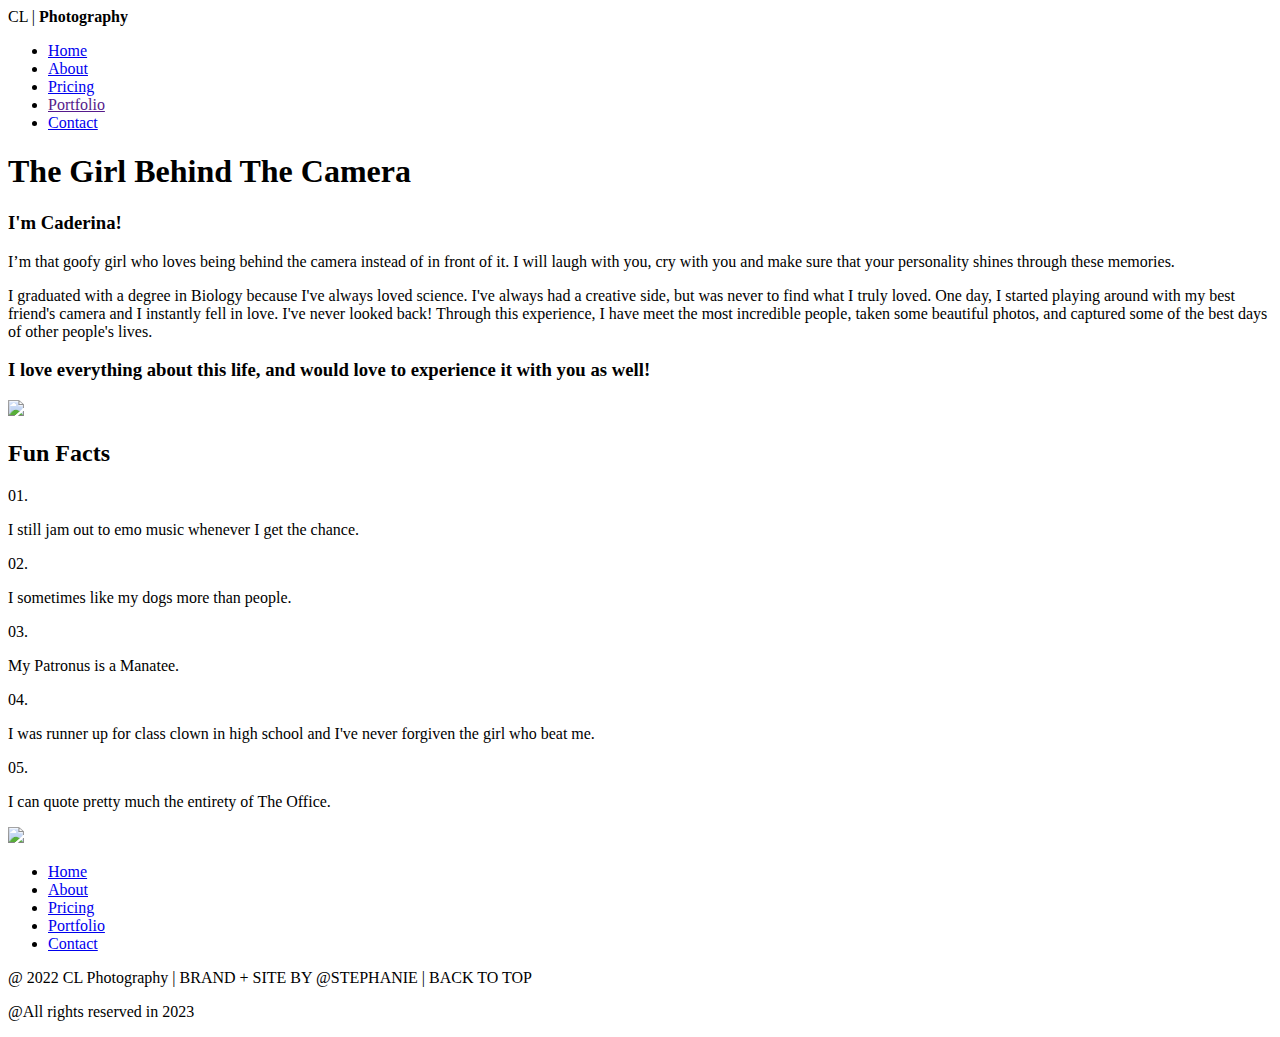
==== about.html @ 7faee366 "Add files via upload" ====
<!DOCTYPE html>
<html lang="en">
<head>
    <meta charset="UTF-8">
    <meta http-equiv="X-UA-Compatible" content="IE=edge">
    <meta name="viewport" content="width=device-width, initial-scale=1.0">
    <link rel="stylesheet" href="/src/about.css">
    <link rel="stylesheet" href="src/media-queries.css">

    <title>Who I Am</title>
</head>
<body>
    <section class="header-top">
        <nav class="nav-container">
            <span> CL | <strong>Photography</strong></span>
            <div onclick="toggleTitle()" class="hamburger lines-rotate">
                <span class="lines"></span>
                <span class="lines"></span>
                <span class="lines"></span>
            </div>
            <ul class="links-nav" id="nav-a-links">
                <li><a href="index.html" class="links"> Home </a></li>
                <li><a href="about.html" class="links"> About </a></li>
                <li><a href="price.html" class="links"> Pricing </a></li>
                <li><a href="" class="links"> Portfolio </a></li>
                <li><a href="contact.html" class="links"> Contact </a></li>
            </ul>
        </nav>
        <!------
            <nav class="hidden-menu">
                <input type ="checkbox" id="menu">
                <label class="label-color" for ="menu"> CL |<strong>Photography</strong></label>
            <ul class ="menu-content">
                <li class="nav-links"> <a href="/index.html"> Home </a></li>
                <li class="nav-links"> <a href="/about.html"> About </a></li> 
                <li class="nav-links"> <a href="/price.html"> Pricing</a></li>
                <li class="nav-links"> <a href="https://dreamcapturesphotography.pixieset.com">Portfolio</a></li>
                <li class="nav-links"> <a href="contact"> Contact </a></li>
            </ul>
        </nav>
        ---->
        <section class="about-top">
            <h1> The Girl Behind The Camera </h1>
        </section>
</section>

<section class="top-about-section">
<section class ="girl-info">
    <h3> I'm Caderina!</h3>
       <p>I’m that goofy girl who loves being behind the camera instead of in front of it.
            I will laugh with you, cry with you and make sure that your personality shines through these memories.</p>
    <p>I graduated with a degree in Biology because I've always loved science. I've always had a creative side, but was never to find what I truly loved. One day, I started playing around with my best friend's camera and I instantly fell in love. 
        I've never looked back! Through this experience, I have meet the most incredible people, taken some beautiful photos, and captured some of the best days of other people's lives. </p>
    <h3>I love everything about this life, and would love to experience it with you as well!  </h3>
    
</section>
<section class ="photo-about">
    <img src="/imgs/tikitBuns.JPG">
</section>
</section>

<section class="five-know">
    <section class="fun-facts">    
        <h2> Fun Facts </h2>
    <p class="numbers-p"> 01.</p> <p> I still jam out to emo music whenever I get the chance. </p>
    <p class="numbers-p"> 02.</p> <p> I sometimes like my dogs more than people. </p>
    <p class="numbers-p"> 03.</p> <p> My Patronus is a Manatee. </p>
    <p class="numbers-p"> 04.</p> <p> I was runner up for class clown in high school and I've never forgiven the girl who beat me.</p>
    <p class="numbers-p"> 05.</p> <p> I can quote pretty much the entirety of The Office.</p>
    
</section>
    </section>

    <footer>
        <div class="social-items">
            <img src ="/imgs/CL5.png">
        </div>
    
        <ul class ="list-social">
            <li>
                <a class="nav-link active" href="/index.html">Home</a>
            </li>
            <li>
                <a class="nav-link" href="#">About</a>
            </li>
            <li>
                <a class="nav-link" href="/price.html">Pricing</a>
            </li>
            <li>
                <a class="nav-link" href="https://dreamcapturesphotography.pixieset.com">Portfolio</a>
            </li>
            <li>
                <a class="nav-link" href="/contact.html">Contact</a>
            </li>
        </ul>
        <p>@ 2022 CL Photography | BRAND + SITE BY @STEPHANIE | BACK TO TOP</p>
        <p class="copyright"> @All rights reserved in 2023</p>
    </footer>
    <script src="script.js"> </script>
</body>
</html>
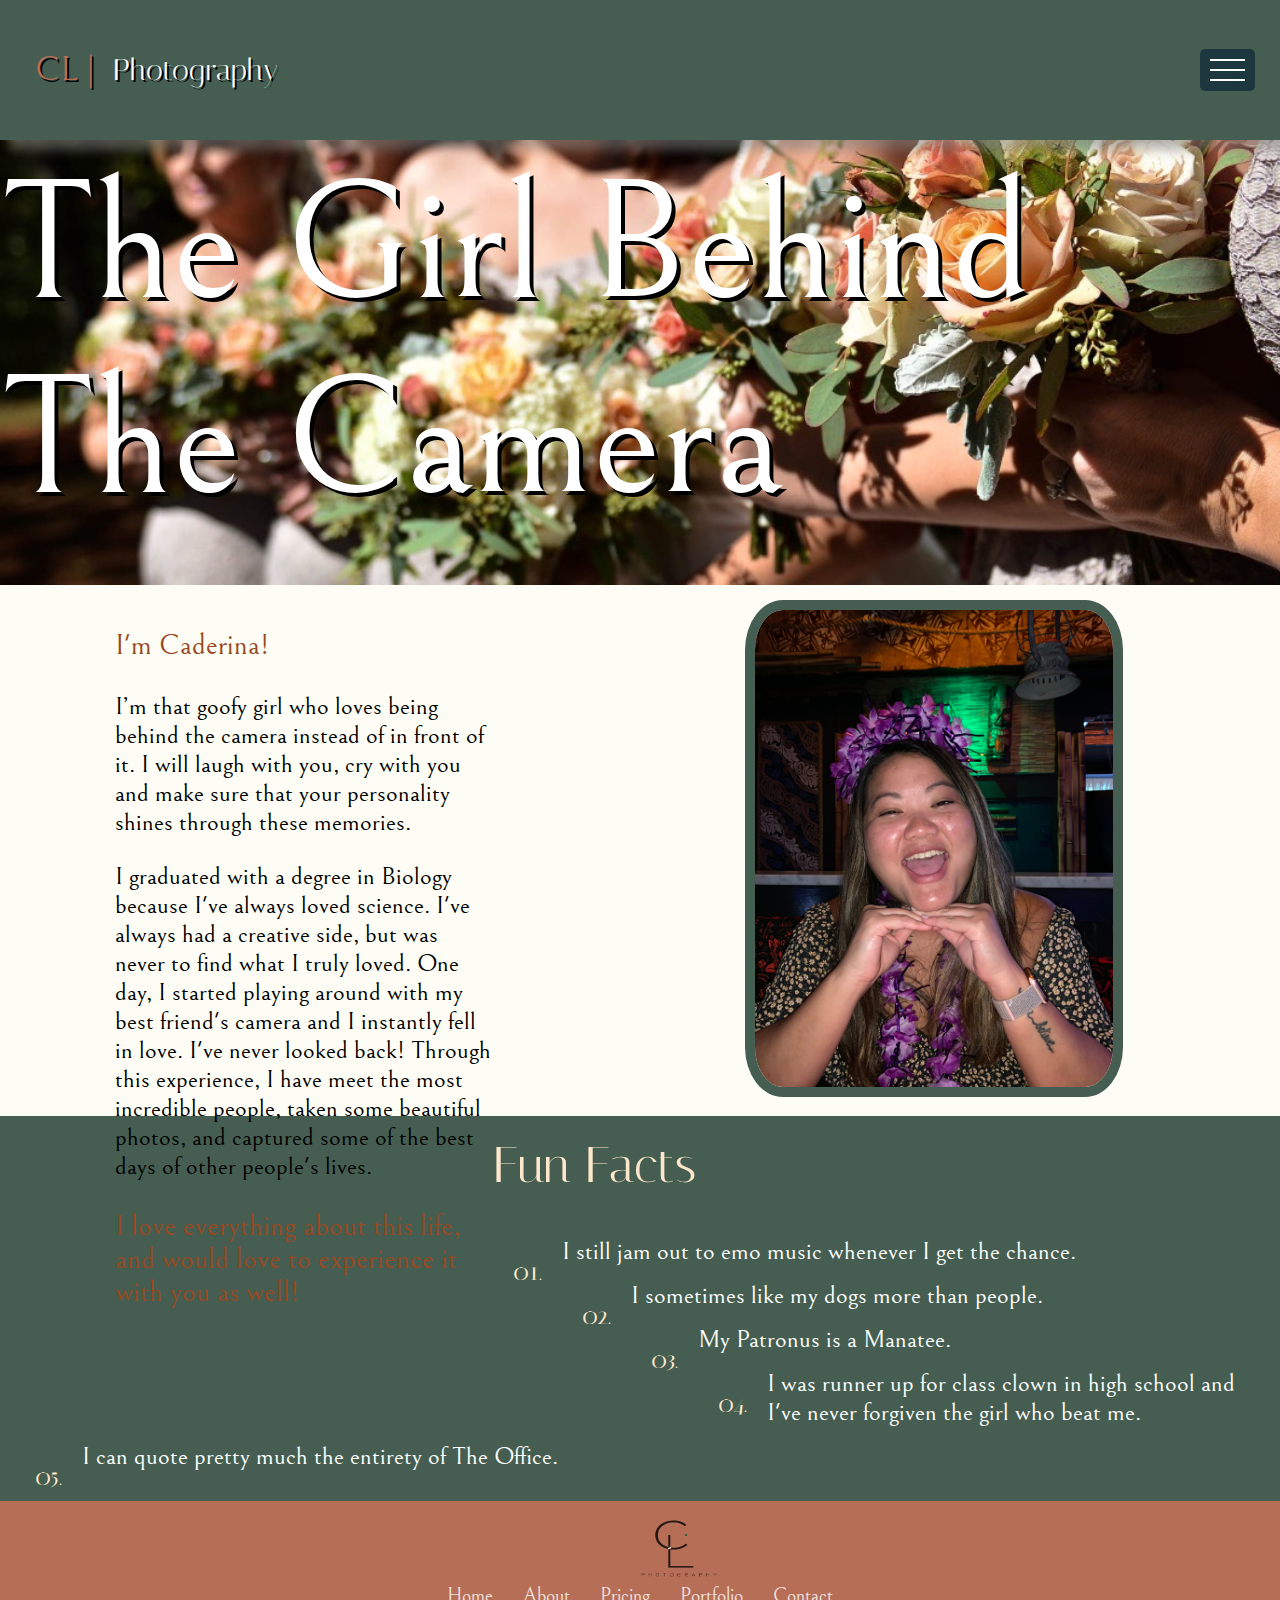
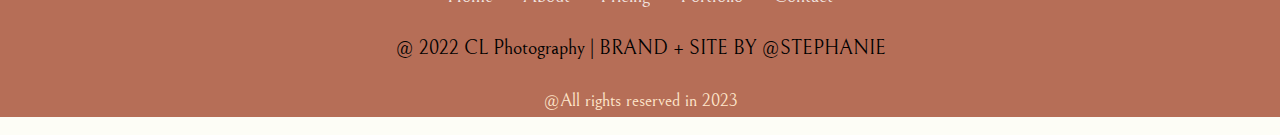
==== commit 7ab5b861: "menus" ====
--- a/about.html
+++ b/about.html
@@ -26,19 +26,6 @@
                 <li><a href="contact.html" class="links"> Contact </a></li>
             </ul>
         </nav>
-        <!------
-            <nav class="hidden-menu">
-                <input type ="checkbox" id="menu">
-                <label class="label-color" for ="menu"> CL |<strong>Photography</strong></label>
-            <ul class ="menu-content">
-                <li class="nav-links"> <a href="/index.html"> Home </a></li>
-                <li class="nav-links"> <a href="/about.html"> About </a></li> 
-                <li class="nav-links"> <a href="/price.html"> Pricing</a></li>
-                <li class="nav-links"> <a href="https://dreamcapturesphotography.pixieset.com">Portfolio</a></li>
-                <li class="nav-links"> <a href="contact"> Contact </a></li>
-            </ul>
-        </nav>
-        ---->
         <section class="about-top">
             <h1> The Girl Behind The Camera </h1>
         </section>
@@ -93,7 +80,7 @@
                 <a class="nav-link" href="/contact.html">Contact</a>
             </li>
         </ul>
-        <p>@ 2022 CL Photography | BRAND + SITE BY @STEPHANIE | BACK TO TOP</p>
+        <p>@ 2022 CL Photography | BRAND + SITE BY @STEPHANIE</p>
         <p class="copyright"> @All rights reserved in 2023</p>
     </footer>
     <script src="script.js"> </script>
--- a/src/about.css
+++ b/src/about.css
@@ -0,0 +1,355 @@
+@import url('https://fonts.googleapis.com/css2?family=Bellefair&display=swap');
+@import url('https://fonts.googleapis.com/css2?family=Italiana&display=swap');
+
+*{
+    box-sizing:border-box;
+    font-family: 'Bellefair', serif;
+    font-weight:300;
+}
+
+body,
+html{
+    background-color:#FDFDF6;
+    width:100%;
+    min-height:100vh;
+    margin:0rem;
+    overflow-x:hidden;
+    padding:0px;
+}
+
+.header-top{
+  width:100%;
+  height:65vh;
+  background-image:url('/imgs/flower-shot.jpeg');
+  background-repeat: no-repeat;
+  background-size: cover;
+  background-position:center;
+  background-attachment:fixed; 
+}
+
+.about-top{
+  display:flex;
+  justify-content: center;
+  align-items:center;
+  width:100%;
+  height:45vh;
+  font-size:85px;
+  text-shadow: 4px 4px black;
+  color:white;
+  font-family: 'Italiana', serif;
+}
+/*---------New Nav -------------- */
+strong{
+  font-size:30px;
+  color:white;
+  font-family: 'Italiana', serif;
+  padding-left:10px;
+  text-shadow: 2px 2px black;
+}
+
+.nav-container{
+  height:24%; 
+  font-family:'Bellefair',serif;
+  position:relative;
+  padding:15px 35px;
+  background-color:#455e51;
+  display: flex;
+  justify-content: space-between;
+  align-items: center;
+  gap: 50px;
+  box-shadow: 10px 10px 10px rgba(128, 128, 128, 0.548);
+  z-index:2
+}
+
+.nav-container span{
+  color:#B66E57;
+  font-size:35px;
+  text-shadow: 2px 2px black;
+}
+
+.links-nav{
+  gap:20px;
+  display:flex;
+  align-items:center;
+  list-style-type: none;
+  width:100%;
+  flex-direction:column;
+  justify-content:center;
+  position:absolute;
+  top:-400px;
+  right:0;
+  background-color:rgba(246, 244, 235, 0.9);
+  padding: 15px 0;
+  border-radius: 0 0 20px 20px;
+  box-shadow:0px 2px 2px rgba(128, 128, 128, 0.363);
+  font-size:35px;
+}
+
+.links-nav a{
+  text-decoration: none;
+  cursor:pointer;
+  transition: 0.8s;
+  color:#B68681;
+}
+
+.links-nav li{
+  text-align:center;
+}
+
+.links-nav li a:hover{
+  color:#1C383E;
+  letter-spacing:3px;
+}
+.hide{
+  top:85px;
+}
+
+.hamburger{
+  display:flex;
+  flex-direction:column;
+  gap:8px;
+  cursor:pointer;
+  padding:10px;
+  margin-right:-10px;
+}
+
+.lines{
+  display:block;
+  background-color:white;
+  height:2px;
+  width:35px;
+}
+
+.lines-rotate{
+  background-color:#1C383E;
+  border-radius:5px;
+}
+
+ /* Adding transform to the X */
+ .hamburger.close {
+  transform: rotate(180deg);
+}
+
+/* Styling the three lines
+  to make it an X */
+.hamburger.close .lines:nth-child(1) {
+  transform: rotate(45deg) translate(5px, 5px);
+}
+
+.hamburger.close .lines:nth-child(2) {
+  opacity: 0;
+}
+
+.hamburger.close .lines:nth-child(3) {
+  transform: rotate(-45deg) translate(7px, -6px);
+}
+
+
+/* Collapsible Nav 
+.menu-content{
+    font-family: 'Bellefair', sans-serif;
+    max-height:0;
+    padding: 0 0 0 50px;
+    overflow:hidden;
+}
+
+.hidden-menu{
+    position:relative;
+    display:flex;
+    justify-content:flex-start;
+    flex-direction:column;
+    margin:10px;
+    color:white;
+}
+
+.hidden-menu ul{
+    list-style:none;
+}
+
+.hidden-menu a{
+    display:block;
+    padding: 10px;
+    text-decoration: none;
+    color:#B66E57;
+    font-size:30px;
+    letter-spacing:5px;
+}
+
+.hidden-menu .label-color{
+    display:block;
+    background: url('/imgs/menu(2).png') no-repeat left center;
+    background-size:45px;
+    padding: 10px 25px 5px 70px;
+    cursor:pointer;
+    font-size:45px;
+    font-family:'Bellefair', sans-serif;
+} 
+
+.label-color strong{
+    color:#B68681;
+    position:relative;
+    font-size:35px;
+    font-weight: 500;
+    font-family:'Moldyen', serif;
+    padding-left:10px;
+    margin-top:5px;
+  }
+
+input#menu{
+    display:none;
+}
+.label-color{
+  text-shadow: 0px 2px black ;
+}
+input:checked + .label-color {
+    background-image: url('/imgs/diaphragm(1).png');
+    background-size:40px;
+    background-repeat: no-repeat;
+}
+
+input:checked ~ .label-color{
+    background-image: url ('/imgs/diaphragm(1).png');
+    background-size:40px;
+}
+
+input:checked ~ .menu-content{
+    background-color:#FFEADB;
+    max-height:55em;
+    width:25%;
+    opacity:.9;
+    border-radius:5px;
+}
+
+  /*===================== FIRST CONTAINER ============ */
+
+.top-about-section{
+    width:100%;
+    height:70%;
+    background-color:#FDFDF6;
+    padding:10px;
+    margin:5px;
+}
+.girl-info{
+    position:relative;
+    margin-left:100px;
+    top:1%;
+    width:30%;
+    height:55%;
+    float:left;
+    font-size:25px;
+}
+
+h3{
+    color:#994821;
+}
+
+.photo-about img{
+  position:relative;
+  left:20%;
+  width:30%;
+  border-radius:10%;
+  border:10px solid #455e51;
+}
+
+
+/*======================== FUN FACTS ======================  */ 
+
+.five-know{
+  background-color:#455e51;
+  width:100%;
+  height:45%;
+  color:white;
+}
+.fun-facts{
+  padding:15px;
+}
+
+.fun-facts h2{
+  font-family: 'Italiana', serif;
+  font-size:50px;
+  margin-top:5px;
+  padding-left:30px;
+  color:#FFE7CC;
+}
+.fun-facts p{
+    font-size:25px;
+    margin:15px;
+}
+
+.numbers-p{
+  font-family: 'Italiana', serif;
+    font-size:45px;
+    float:left;
+    padding:5px;
+    margin:20px;
+    color:#FFE7CC;
+}
+
+/*======================================FOOTER SECTION ============================= */
+
+footer{
+  position:relative;
+  width:100%;
+  font-size:20px;
+  text-align:center;
+  color:rgb(0, 0, 0);
+  background-color:#B66E57;
+  line-height:2rem;
+}
+  
+.social-items{
+  display:flex;
+  justify-content: center;
+  align-items:center;
+  color: #fff;
+  text-align:center;
+ }
+  
+.social-items img{
+ text-align:center;
+  color: #fff;
+  width: 80px;
+  height: 80px;
+  opacity: 0.8;
+  font-size: 1.4rem;
+}
+  
+.social-items a:hover{
+  opacity: 1;
+  }
+  
+.list-social{
+  display:flex;
+  justify-content:center;
+  padding: 0;
+  margin-top: 0;
+  font-size: 20px;
+  line-height: 1.6;
+  list-style: none;
+  margin-bottom: 0;
+}
+  
+.list-social a{
+  opacity: 0.8;
+  color: #fff;
+  text-decoration: none;
+ }
+  .list-social p {
+    color:#1C383E;
+  }
+.list-social li{
+  padding: 0 15px;
+  display:inline-block;
+}
+  
+.list-social a:hover{
+  opacity: 1;
+}
+  
+.copyright{
+  font-size: 18px;
+  margin-top: 15px;
+  text-align: center;
+  color: #FFE7CC;
+}
+
--- a/src/media-queries.css
+++ b/src/media-queries.css
@@ -0,0 +1,632 @@
+/*@media screen and (max-width: 700px) and (min-width: 400px){
+
+.menu-top{
+  position:relative;
+}
+
+.color-top{
+  display:none;
+}
+
+.top-picture h2{
+  display:inline-block;
+  position:relative;
+  top:5%;
+  width:30%;
+  border-radius:5px;
+  text-align:center;
+  color:#EDF1D6;
+  background-color:#688474;
+  font-size:35px;
+}
+
+.first-photo,
+.third-photo,
+.buns-drink,
+.office-quote{
+  width:0%;
+  border:none;
+  display:none;
+  }
+.bunnie{
+  position:relative;
+  top:-55px;
+  width:85%;
+  }
+.container-two{
+  position:relative;
+  width:100%;
+  height:100%;
+  top:-25px;
+  font-size:21px;
+  }
+.container-two h2{
+    font-size:30px;
+  }
+  .about-btn{
+    position:relative;
+    top:-65px;
+    left:-250px;
+    height:42px;
+    width:200px;
+    font-size:20px;
+}
+  .long-photo{
+    width:100%;
+  }
+  .layer{
+   margin-left:35px;
+   padding:35px;
+   width:100%;
+  }
+
+  .layer p{
+    font-size:20px;
+    width:80%;
+    position:relative;
+    top:-5%;
+    left:10%;
+  }
+}
+   
+
+  /* ABOUT
+
+.top-about-section{
+    height:85%;
+    width:100%;
+    padding:0px;
+    margin:0px;
+   
+}
+.girl-info p{
+    position:relative;
+    width:100%;
+    height:55%;
+    float:left;
+    font-size:19px;
+}
+h3{
+    position:relative;
+    left:125%;
+    font-size:25px;
+}
+
+.photo-about{
+    position:relative;
+    top:15%;
+}
+
+.fun-facts p{
+    font-size:18px;
+}
+
+ /* PRICING 
+ .main-price-container{
+    width:90%;
+ }
+  
+  .gallery{
+      width:100vw;
+      height:50vh;
+  }
+  .gallery-img{
+      width:100%;
+  }
+  .gallery-item-container{
+      width:550px;
+      height:500px;
+  }
+  .gallery-item-description{
+      width:150px;
+      height:200px;
+      display:block;
+  }
+}*/
+
+@media only screen 
+   and (min-width : 1200px) {
+   /* Laptop */
+}
+
+@media only screen 
+   and (min-width : 1600px) {
+   /*desktop */
+}
+
+
+/*======================== MEDIA QUERIES ======================
+@media only screen 
+   and (max-width : 320px) {
+   /* smart phone
+.color-top{
+  width:100%;
+}
+
+.top-picture{
+  display:none;
+}
+.image-container{
+  display:none;
+}
+
+.container-two{
+  margin-left:5%;
+}
+.office-quote{
+  display:none;
+}
+.long-photo,
+.color-top{
+    display:none;
+}.layer{
+  width:100%;
+}
+
+}
+
+/*@media screen and (max-width:1024px) and (min-width: 615px) { /*smallest screen*
+.menu-top{
+    position:relative;
+}
+
+.color-top{
+    display:none;
+}
+
+.top-picture{
+  width:100%;
+}
+
+.first-photo,
+.third-photo,
+.buns-drink,
+.office-quote{
+  width:0%;
+  border:none;
+  display:none;
+}
+.bunnie{
+  position:relative;
+  top:-55px;
+  width:85%;
+}
+.container-two{
+  position:relative;
+  width:100%;
+  height:100%;
+  top:-25px;
+  font-size:21px;
+}
+.container-two h2{
+  font-size:30px;
+}
+.about-btn{
+  position:relative;
+  top:5%;
+  height:42px;
+  width:200px;
+  font-size:20px;
+}
+.long-photo{
+  width:100%;
+}
+.layer{
+  position:relative;
+  left:5%;
+  padding:35px;
+  width:75%;
+}
+
+.layer p{
+  font-size:24px;
+  width:80%;
+  text-align:center;
+ }
+}
+   
+
+  /* ABOUT
+
+.top-about-section{
+    height:85%;
+    width:100%;
+    padding:0px;
+    margin:0px;
+   
+}
+.girl-info p{
+    position:relative;
+    width:100%;
+    height:55%;
+    float:left;
+    font-size:19px;
+}
+h3{
+    position:relative;
+    left:125%;
+    font-size:25px;
+}
+
+.photo-about{
+    position:relative;
+    top:15%;
+}
+
+.fun-facts p{
+    font-size:18px;
+}
+
+ /* PRICING 
+ .main-price-container{
+    width:90%;
+ }
+  
+  .gallery{
+      width:100vw;
+      height:50vh;
+  }
+  .gallery-img{
+      width:100%;
+  }
+  .gallery-item-container{
+      width:550px;
+      height:500px;
+  }
+  .gallery-item-description{
+      width:150px;
+      height:200px;
+      display:block;
+  }
+}
+  */
+  /*@media screen and (max-width:1024px) and 
+  @media screen and (max-width: 700px) and (min-width: 400px) {
+      .layer h2{
+          font-size:35px;
+      }
+      .layer p{
+          position:absolute;
+          top:15%;
+          width:55%;
+          font-size:15px;
+      }
+  
+      .container-two{
+          position:relative;
+          top:-350px;
+      }
+  
+      .flex-container{
+          height:35%;
+      }
+     
+    }
+    
+    /*======================== Mobile ====================== */
+  
+/*.layer h2{
+  font-size:25px;
+}
+.layer p{
+  position:absolute;
+  top:25%;
+  width:55%;
+  font-size:25px;
+}
+.container-two{
+  position:relative;
+  font-size:15px;
+  top:-190px;
+}
+.container-two h2{
+  font-size:25px;
+}
+.about-btn{
+  font-size:15px;
+  width:155px;
+  height:40px;
+}*/
+
+
+
+
+
+      /*ChatGPT Queries 
+      /*ChatGPT Queries 
+/*Media queries for screens with a maximum width of 768 pixels */
+@media screen and (max-width: 480px) {
+    .top-picture {
+      float: none;
+      width: 100%;
+      height: 50vh;
+      background-size: cover;
+      background-position: center;
+    }
+    .color-top {
+      float: none;
+      width: 100%;
+      height: 50vh;
+      background-size: cover;
+      background-position: center;
+    }
+    .color-top h2 {
+      font-size: 40px;
+    }
+    .menu-top {
+      display: none;
+    }
+  }
+  
+  /* Media queries for screens with a minimum width of 769 pixels 
+  @media screen and (min-width: 769px) {
+    .top-picture {
+      width: 55%;
+      height: 100%;
+      float: left;
+      background-attachment: fixed;
+    }
+    .color-top {
+      width: 45%;
+      height: 100%;
+      float: right;
+    }
+    .color-top h2 {
+      font-size: 60px;
+    }
+
+    .menu-top {
+      position: relative;
+      display: flex;
+      flex-direction: column;
+      border: 10px #688474 solid;
+      height: 115px;
+      z-index: 1;
+    }
+    /*.hidden-menu {
+      display: none;
+    }
+  }
+  
+  /* Media queries for screens with a minimum width of 1024 pixels 
+  @media screen and (min-width: 1024px) {
+    .container-two h2 {
+      font-size: 60px;
+    }
+  }
+  
+  /* Media queries for screens with a minimum width of 1440 pixels 
+  @media screen and (min-width: 1440px) {
+    .container-two h2 {
+      font-size: 80px;
+    }
+  }
+
+  /*ABOUT CHATGPT 
+  @media screen and (max-width: 768px) {
+    /* styles for screens with maximum width of 768px 
+    .header-top h1 {
+        top: 150%;
+        font-size: 40px;
+    }
+    .about-top{
+        padding: 0 0 0 25px;
+    }
+    
+    /*.menu-content {
+        padding: 0 0 0 25px;
+    }
+    .hidden-menu {
+        margin: 10px;
+    }
+    .hidden-menu a {
+        font-size: 25px;
+    }
+    .girl-info {
+        margin-left: 0;
+        width: 100%;
+        height: 100%;
+        float: none;
+        text-align: center;
+    }
+    .photo-about img {
+        left: 0;
+        width: 50%;
+    }
+    .fun-facts h2 {
+        font-size: 35px;
+    }
+    .fun-facts p {
+        font-size: 20px;
+        margin: 5px;
+    }
+    .numbers-p {
+        font-size: 35px;
+        margin: 10px;
+    }
+}
+
+ /* styles for screens with maximum width of 480px 
+@media screen and (max-width: 480px) {
+    .header-top h1 {
+        top: 100%;
+        font-size: 25px;
+    }
+    .about-top, .menu-content {
+        padding: 0 0 0 15px;
+    }
+    .hidden-menu a {
+        font-size: 20px;
+        padding: 5px;
+    }
+    .hidden-menu .label-color {
+        font-size: 30px;
+        padding: 5px 0 5px 35px;
+    }
+    .girl-info {
+        font-size: 20px;
+    }
+    .photo-about img {
+        width: 80%;
+    }
+    .fun-facts h2 {
+        font-size: 25px;
+    }
+    .fun-facts p {
+        font-size: 15px;
+        margin: 5px;
+    }
+    .numbers-p {
+        font-size: 25px;
+        margin: 5px;
+    }
+}
+
+/*price*/
+/* Small screens (mobile) 
+@media only screen and (max-width: 600px) {
+    .header-top2 {
+      height: 100%;
+    }
+    
+    .price-top {
+      top: -35%;
+    }
+    
+    .hidden-menu label {
+      font-size: 35px;
+      background-size: 45px;
+      padding: 10px 5px 10px 30px;
+      letter-spacing: 5px;
+    }
+    
+    .hidden-menu .price-color {
+      padding: 35px;
+      margin-top: -35px;
+    }
+    
+    .price-top strong {
+      font-size: 25px;
+      padding-left: 10px;
+    }
+    
+    .header-top2 h1 {
+      font-size: 35px;
+      top: -35%;
+    }
+    
+    .main-price-container h2 {
+      font-size: 35px;
+    }
+    
+    img {
+      width: 100%;
+      height: auto;
+    }
+    
+    .picture-container {
+      margin: 15px;
+      padding: 10px;
+    }
+    
+    .words-container {
+      margin: 0;
+      font-size: 16px;
+    }
+    
+    .love-container h2 {
+      width: 90%;
+      font-size: 20px;
+    }
+    
+    footer {
+      font-size: 16px;
+    }
+    
+    .social-items img {
+      width: 60px;
+      height: 60px;
+    }
+  }
+  
+  /* Medium screens (tablet) 
+  @media only screen and (min-width: 601px) and (max-width: 960px) {
+    .hidden-menu label {
+      font-size: 40px;
+      background-size: 50px;
+      padding: 10px 5px 10px 40px;
+      letter-spacing: 8px;
+    }
+    
+    .hidden-menu .price-color {
+      padding: 45px;
+      margin-top: -45px;
+    }
+    
+    .price-top strong {
+      font-size: 30px;
+      padding-left: 15px;
+    }
+    
+    .header-top2 h1 {
+      font-size: 45px;
+      top: -65%;
+    }
+    
+    .main-price-container h2 {
+      font-size: 40px;
+    }
+    
+    img {
+      width: 100%;
+      height: auto;
+    }
+    
+    .picture-container {
+      margin: 20px 100px 15px;
+      padding: 15px;
+    }
+    
+    .words-container {
+      margin: 0;
+      font-size: 18px;
+    }
+    
+    .love-container h2 {
+      width: 70%;
+      font-size: 25px;
+    }
+    
+    footer {
+      font-size: 20px;
+    }
+    
+    .social-items img {
+      width: 70px;
+      height: 70px;
+    }
+  }
+  
+  /* Large screens (desktop) 
+  @media only screen and (min-width: 961px) {
+    .hidden-menu label {
+      font-size: 45px;
+      background-size: 55px;
+      padding: 10px 5px 10px 50px;
+      letter-spacing: 10px;
+    }
+    
+    .hidden-menu .price-color {
+      padding: 55px;
+      margin-top: -55px;
+    }
+    
+    .price-top strong {
+      font-size: 35px;
+      padding-left: 25px;
+    }
+    
+    .header-top2 h1 {
+      font-size: 75px;
+    }
+}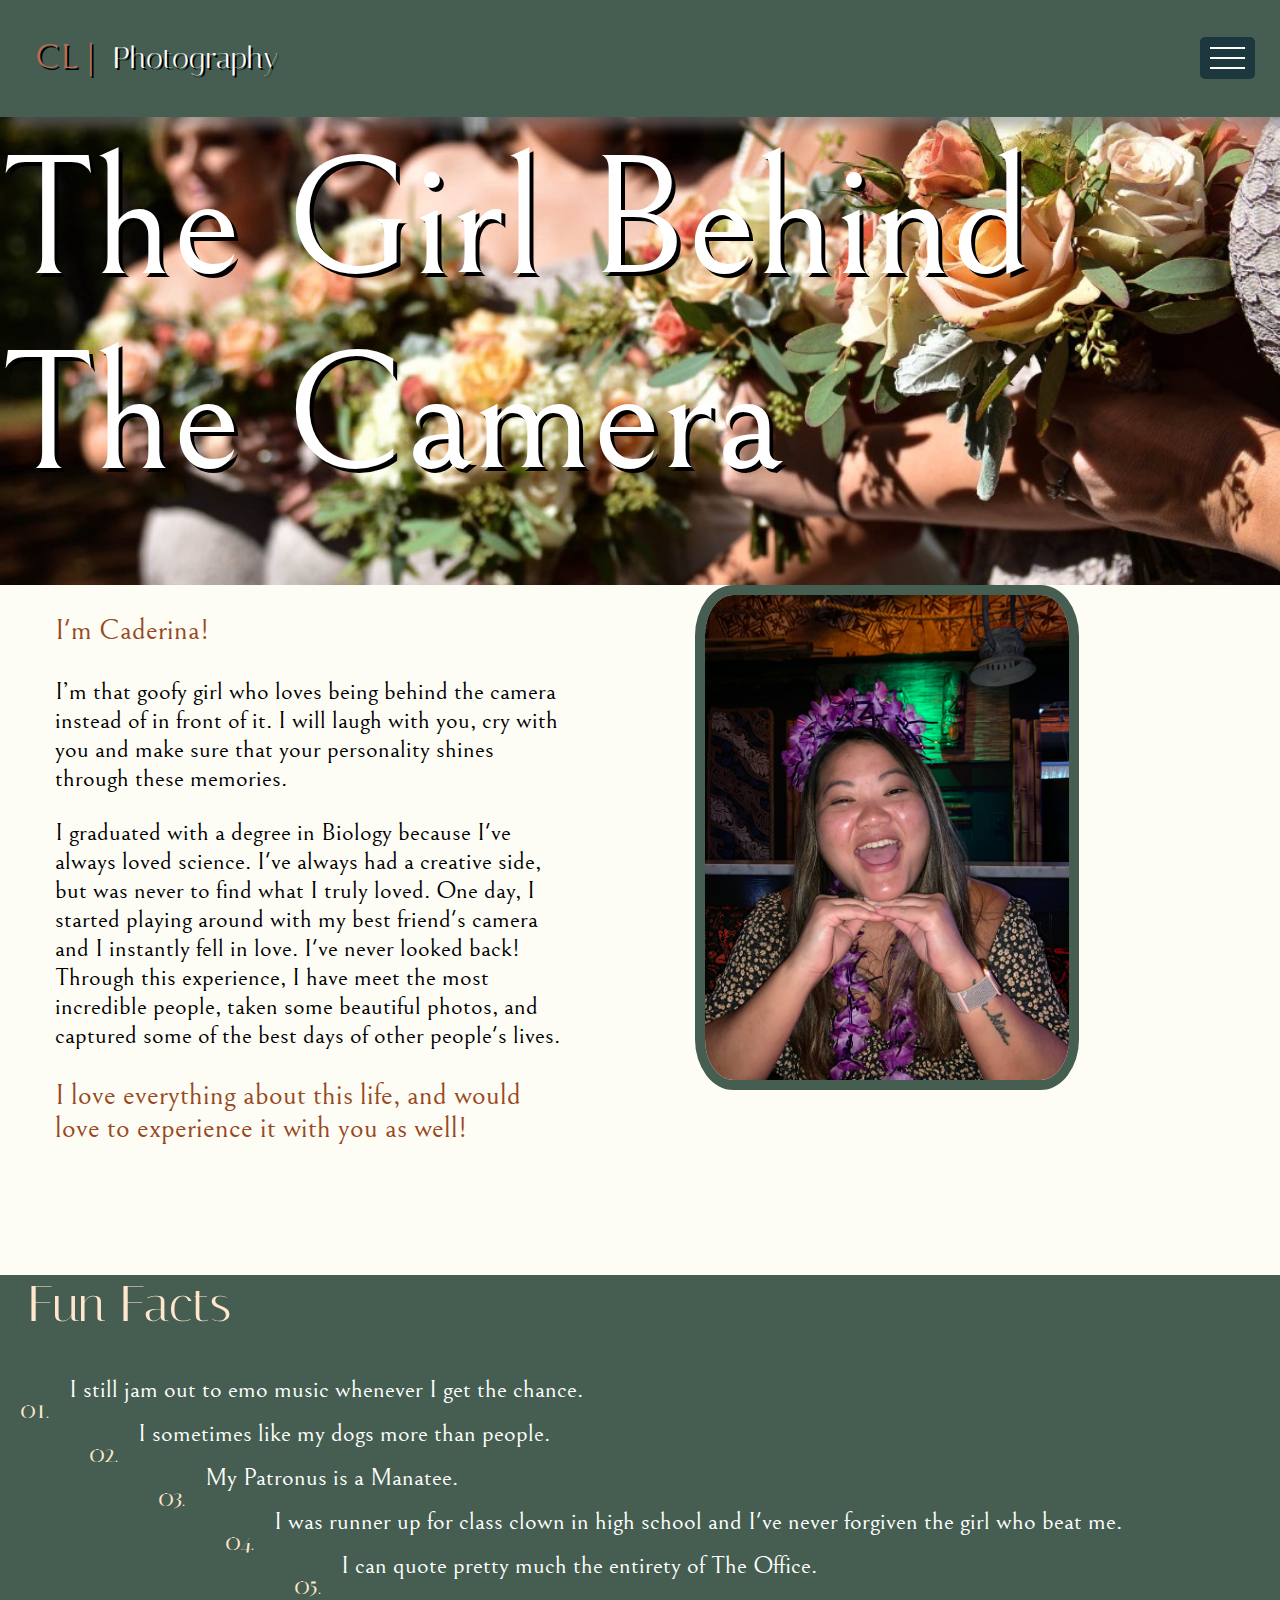
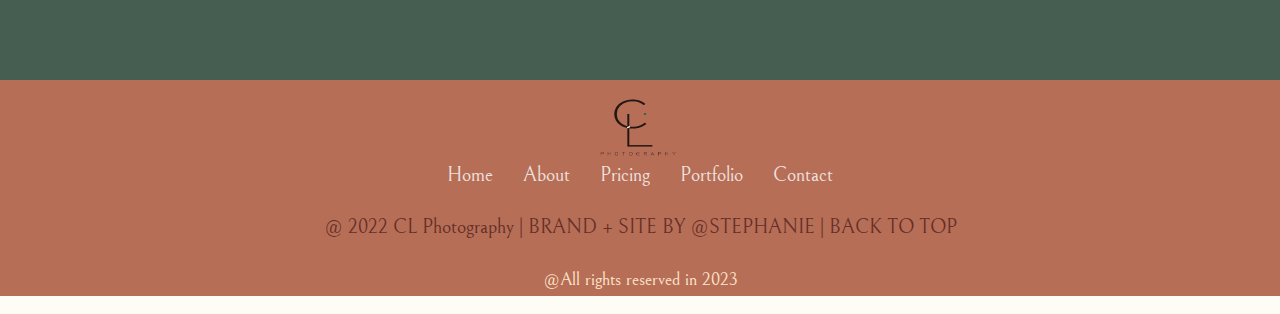
==== commit 826125c3: "about media" ====
--- a/about.html
+++ b/about.html
@@ -5,14 +5,13 @@
     <meta http-equiv="X-UA-Compatible" content="IE=edge">
     <meta name="viewport" content="width=device-width, initial-scale=1.0">
     <link rel="stylesheet" href="/src/about.css">
-    <link rel="stylesheet" href="src/media-queries.css">
 
     <title>Who I Am</title>
 </head>
 <body>
     <section class="header-top">
         <nav class="nav-container">
-            <span> CL | <strong>Photography</strong></span>
+            <h1> CL | <strong>Photography</strong></h1>
             <div onclick="toggleTitle()" class="hamburger lines-rotate">
                 <span class="lines"></span>
                 <span class="lines"></span>
@@ -22,11 +21,12 @@
                 <li><a href="index.html" class="links"> Home </a></li>
                 <li><a href="about.html" class="links"> About </a></li>
                 <li><a href="price.html" class="links"> Pricing </a></li>
-                <li><a href="" class="links"> Portfolio </a></li>
+                <li><a href="https://dreamcapturesphotography.pixieset.com" class="links"> Portfolio </a></li>
                 <li><a href="contact.html" class="links"> Contact </a></li>
             </ul>
         </nav>
-        <section class="about-top">
+
+        <section class="title-menu" id="title-menu">
             <h1> The Girl Behind The Camera </h1>
         </section>
 </section>
@@ -39,7 +39,6 @@
     <p>I graduated with a degree in Biology because I've always loved science. I've always had a creative side, but was never to find what I truly loved. One day, I started playing around with my best friend's camera and I instantly fell in love. 
         I've never looked back! Through this experience, I have meet the most incredible people, taken some beautiful photos, and captured some of the best days of other people's lives. </p>
     <h3>I love everything about this life, and would love to experience it with you as well!  </h3>
-    
 </section>
 <section class ="photo-about">
     <img src="/imgs/tikitBuns.JPG">
@@ -80,7 +79,7 @@
                 <a class="nav-link" href="/contact.html">Contact</a>
             </li>
         </ul>
-        <p>@ 2022 CL Photography | BRAND + SITE BY @STEPHANIE</p>
+        <p>@ 2022 CL Photography | BRAND + SITE BY @STEPHANIE | <a class ="toTop"href="/contact.html">BACK TO TOP</a></p>
         <p class="copyright"> @All rights reserved in 2023</p>
     </footer>
     <script src="script.js"> </script>
--- a/src/about.css
+++ b/src/about.css
@@ -10,7 +10,7 @@
 body,
 html{
     background-color:#FDFDF6;
-    width:100%;
+    width:100vw;
     min-height:100vh;
     margin:0rem;
     overflow-x:hidden;
@@ -27,7 +27,7 @@
   background-attachment:fixed; 
 }
 
-.about-top{
+.title-menu{
   display:flex;
   justify-content: center;
   align-items:center;
@@ -44,11 +44,49 @@
   color:white;
   font-family: 'Italiana', serif;
   padding-left:10px;
-  text-shadow: 2px 2px black;
+}
+
+.hamburger{
+  display:flex;
+  flex-direction:column;
+  gap:8px;
+  cursor:pointer;
+  padding:10px;
+  margin-right:-10px;
+}
+
+.lines{
+  display:block;
+  background-color:white;
+  height:2px;
+  width:35px;
+}
+
+.lines-rotate{
+  background-color:#1C383E;
+  border-radius:5px;
+}
+
+ /* Adding transform to the X */
+ .hamburger.close {
+  transform: rotate(180deg);
+}
+
+/* Styling the three lines
+  to make it an X */
+.hamburger.close .lines:nth-child(1) {
+  transform: rotate(45deg) translate(5px, 5px);
+}
+
+.hamburger.close .lines:nth-child(2) {
+  opacity: 0;
+}
+
+.hamburger.close .lines:nth-child(3) {
+  transform: rotate(-45deg) translate(7px, -6px);
 }
 
 .nav-container{
-  height:24%; 
   font-family:'Bellefair',serif;
   position:relative;
   padding:15px 35px;
@@ -61,7 +99,7 @@
   z-index:2
 }
 
-.nav-container span{
+.nav-container h1{
   color:#B66E57;
   font-size:35px;
   text-shadow: 2px 2px black;
@@ -104,192 +142,68 @@
   top:85px;
 }
 
-.hamburger{
-  display:flex;
-  flex-direction:column;
-  gap:8px;
-  cursor:pointer;
-  padding:10px;
-  margin-right:-10px;
-}
-
-.lines{
-  display:block;
-  background-color:white;
-  height:2px;
-  width:35px;
-}
-
-.lines-rotate{
-  background-color:#1C383E;
-  border-radius:5px;
-}
-
- /* Adding transform to the X */
- .hamburger.close {
-  transform: rotate(180deg);
-}
-
-/* Styling the three lines
-  to make it an X */
-.hamburger.close .lines:nth-child(1) {
-  transform: rotate(45deg) translate(5px, 5px);
-}
-
-.hamburger.close .lines:nth-child(2) {
-  opacity: 0;
-}
-
-.hamburger.close .lines:nth-child(3) {
-  transform: rotate(-45deg) translate(7px, -6px);
-}
-
-
-/* Collapsible Nav 
-.menu-content{
-    font-family: 'Bellefair', sans-serif;
-    max-height:0;
-    padding: 0 0 0 50px;
-    overflow:hidden;
-}
-
-.hidden-menu{
-    position:relative;
-    display:flex;
-    justify-content:flex-start;
-    flex-direction:column;
-    margin:10px;
-    color:white;
-}
-
-.hidden-menu ul{
-    list-style:none;
-}
-
-.hidden-menu a{
-    display:block;
-    padding: 10px;
-    text-decoration: none;
-    color:#B66E57;
-    font-size:30px;
-    letter-spacing:5px;
-}
-
-.hidden-menu .label-color{
-    display:block;
-    background: url('/imgs/menu(2).png') no-repeat left center;
-    background-size:45px;
-    padding: 10px 25px 5px 70px;
-    cursor:pointer;
-    font-size:45px;
-    font-family:'Bellefair', sans-serif;
-} 
-
-.label-color strong{
-    color:#B68681;
-    position:relative;
-    font-size:35px;
-    font-weight: 500;
-    font-family:'Moldyen', serif;
-    padding-left:10px;
-    margin-top:5px;
-  }
-
-input#menu{
-    display:none;
-}
-.label-color{
-  text-shadow: 0px 2px black ;
-}
-input:checked + .label-color {
-    background-image: url('/imgs/diaphragm(1).png');
-    background-size:40px;
-    background-repeat: no-repeat;
-}
-
-input:checked ~ .label-color{
-    background-image: url ('/imgs/diaphragm(1).png');
-    background-size:40px;
-}
-
-input:checked ~ .menu-content{
-    background-color:#FFEADB;
-    max-height:55em;
-    width:25%;
-    opacity:.9;
-    border-radius:5px;
-}
-
   /*===================== FIRST CONTAINER ============ */
 
 .top-about-section{
-    width:100%;
-    height:70%;
-    background-color:#FDFDF6;
-    padding:10px;
-    margin:5px;
+  width:100vw;
+  height:72vh;
+  background-color:#FDFDF6;
+ 
 }
 .girl-info{
-    position:relative;
-    margin-left:100px;
-    top:1%;
-    width:30%;
-    height:55%;
-    float:left;
-    font-size:25px;
+  position:relative;
+  margin-left:55px;
+  width:40%;
+  height:75%;
+  float:left;
+  font-size:25px;
 }
 
 h3{
-    color:#994821;
+  color:#994821;
 }
 
 .photo-about img{
   position:relative;
-  left:20%;
+  left:10%;
   width:30%;
   border-radius:10%;
   border:10px solid #455e51;
 }
-
-
 /*======================== FUN FACTS ======================  */ 
 
 .five-know{
   background-color:#455e51;
-  width:100%;
-  height:45%;
+  width:100vw;
+  height:45vh;
   color:white;
-}
-.fun-facts{
-  padding:15px;
 }
 
 .fun-facts h2{
   font-family: 'Italiana', serif;
   font-size:50px;
-  margin-top:5px;
-  padding-left:30px;
+  padding-left:28px;
   color:#FFE7CC;
 }
+
 .fun-facts p{
-    font-size:25px;
-    margin:15px;
+  font-size:25px;
+  margin:15px;
 }
 
 .numbers-p{
   font-family: 'Italiana', serif;
-    font-size:45px;
-    float:left;
-    padding:5px;
-    margin:20px;
-    color:#FFE7CC;
+  font-size:45px;
+  float:left;
+  padding:5px;
+  color:#FFE7CC;
 }
 
 /*======================================FOOTER SECTION ============================= */
 
 footer{
-  position:relative;
-  width:100%;
+  width:100vw;
+  height:auto;
   font-size:20px;
   text-align:center;
   color:rgb(0, 0, 0);
@@ -314,9 +228,6 @@
   font-size: 1.4rem;
 }
   
-.social-items a:hover{
-  opacity: 1;
-  }
   
 .list-social{
   display:flex;
@@ -334,9 +245,11 @@
   color: #fff;
   text-decoration: none;
  }
-  .list-social p {
-    color:#1C383E;
-  }
+
+ footer p{
+  color:#662E27;
+}
+
 .list-social li{
   padding: 0 15px;
   display:inline-block;
@@ -353,3 +266,61 @@
   color: #FFE7CC;
 }
 
+.toTop{
+  color:#662e27;
+  text-decoration: none;
+}
+
+.toTop:hover{
+  color:#455e51;
+}
+
+/* =====================Media Queries=========================== */
+
+/* Small screens */
+@media all and (min-width: 375px) and (max-width:768px) {
+
+  .title-menu{
+    font-size:25px;
+    text-shadow:2px 2px black;
+  }
+
+  .nav-container h1 {
+    font-size: 15px;
+  }
+
+  strong{
+    font-size:18px;
+  }
+
+  .hide {
+    top:60px;
+  }
+
+  .photo-about{
+    display:none;
+  }
+  
+  .girl-info{
+    width:77%;
+    font-size:18px;
+
+  }
+  .fun-facts h2{
+    font-size:40px;
+  }
+  .fun-facts p,
+  .numbers-p{
+    font-size:17px;
+    margin:0;
+    padding:0;
+    line-height:1.5em;
+  }
+
+  .list-social,
+  .copyright,
+  footer p{
+    font-size:15px;
+  }
+
+}